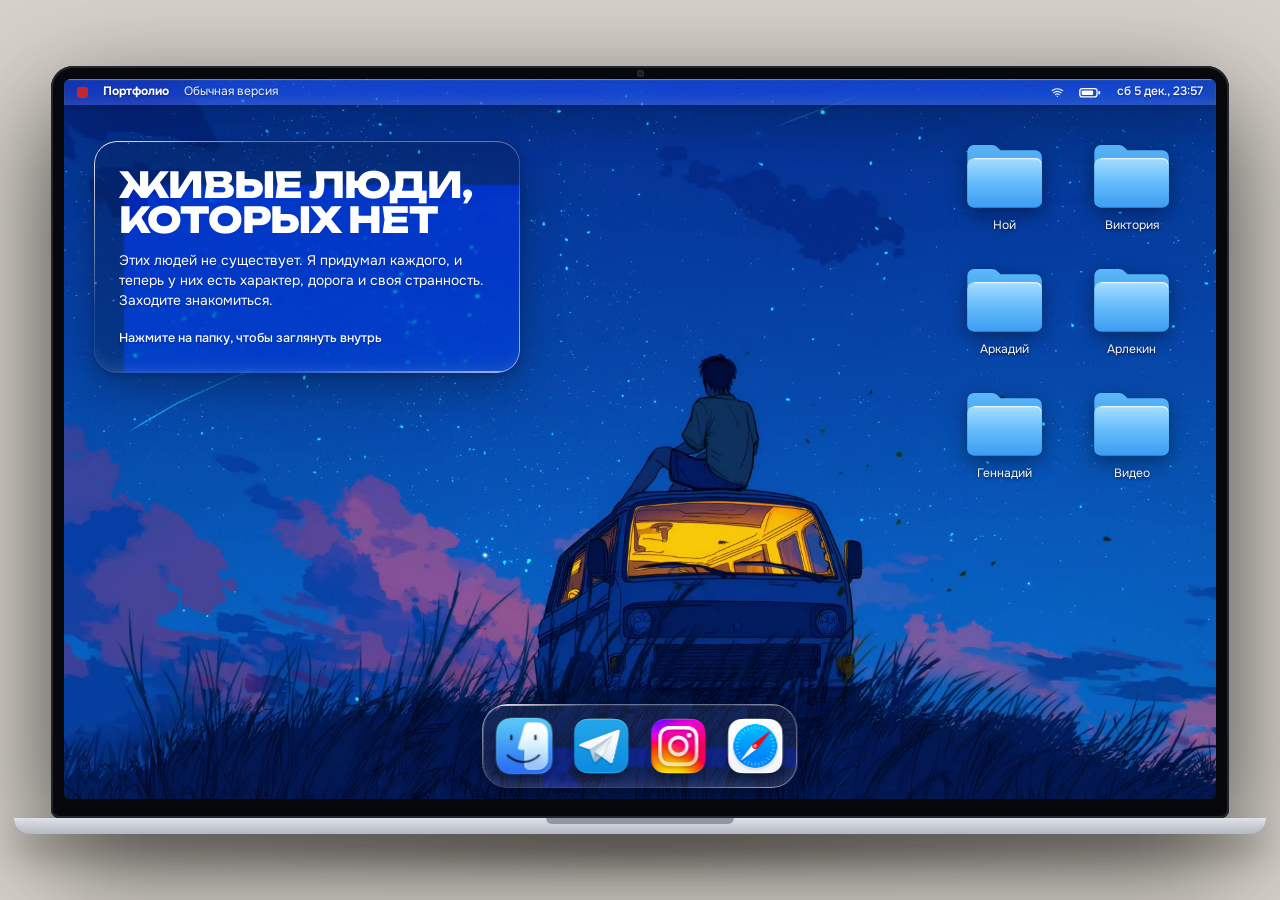
==== mac/index.html @ 745c8ba7 "Версия /mac/: экран MacBook и рабочий стол iPhone Co-Authored-By: Claude Sonnet 5.5 <noreply@anthrop" ====
<!doctype html>
<html lang="ru">
<head>
<meta charset="utf-8">
<meta name="viewport" content="width=device-width, initial-scale=1, viewport-fit=cover">
<title>Живые люди, которых нет — AI-художник</title>
<meta name="description" content="Портфолио AI-художника в виде рабочего стола: папки с героями, кадры и видео.">
<meta name="theme-color" content="#d6d2ca">
<meta property="og:title" content="Живые люди, которых нет — AI-художник">
<meta property="og:description" content="Портфолио AI-художника в виде рабочего стола: папки с героями, кадры и видео.">
<link rel="icon" href="data:image/svg+xml,%3Csvg xmlns='http://www.w3.org/2000/svg' viewBox='0 0 32 32'%3E%3Crect width='32' height='32' fill='%230b0b0c'/%3E%3Crect x='8' y='8' width='16' height='16' fill='%23c1272d'/%3E%3C/svg%3E">
<script>document.documentElement.classList.add('js'); if (/[?&]view=(phone|ios|mobile)/.test(location.search)) document.documentElement.classList.add('force-ios');</script>
<link rel="preconnect" href="https://fonts.googleapis.com">
<link rel="preconnect" href="https://fonts.gstatic.com" crossorigin>
<link href="https://fonts.googleapis.com/css2?family=Onest:wght@400;500&family=Unbounded:wght@800&display=swap" rel="stylesheet">
<link rel="stylesheet" href="mac.css">
</head>
<body>
<svg width="0" height="0" style="position:absolute" aria-hidden="true"><defs>
  <linearGradient id="gBack" x1="0" y1="0" x2="0" y2="1"><stop offset="0" stop-color="#5bb8f9"/><stop offset="1" stop-color="#2f88e6"/></linearGradient>
  <linearGradient id="gFront" x1="0" y1="0" x2="0" y2="1"><stop offset="0" stop-color="#a6deff"/><stop offset=".45" stop-color="#69bffb"/><stop offset="1" stop-color="#3b9cf2"/></linearGradient>
  <symbol id="mfolder" viewBox="0 0 128 104">
    <path d="M8 16a10 10 0 0 1 10-10h27c3 0 5.800 1.200 8 3.300l5 4.700H110a10 10 0 0 1 10 10v66a10 10 0 0 1-10 10H18A10 10 0 0 1 8 90Z" fill="url(#gBack)"/>
    <path d="M8 36a10 10 0 0 1 10-10H110a10 10 0 0 1 10 10v54a10 10 0 0 1-10 10H18A10 10 0 0 1 8 90Z" fill="url(#gFront)"/>
    <path d="M18 26.500H110a9.500 9.500 0 0 1 9 7" fill="none" stroke="#fff" stroke-opacity=".75" stroke-width="1.600"/>
  </symbol>
</defs></svg>

<!-- Компьютер: экран MacBook -->
<div class="stage" id="desktop-mode">
    <div class="laptop">
    <div class="lid">
      <div class="screen" id="screen">
        <div class="wall" aria-hidden="true"><video class="wallvid" src="wall/mac.mp4" poster="wall/mac-poster.jpg" autoplay muted loop playsinline preload="auto"></video></div>
        <div class="menubar glass" role="menubar">
          <span class="mark" aria-hidden="true"></span>
          <strong class="appname" id="appname">Портфолио</strong>
          <a class="mi" href="../">Обычная версия</a>
          <span class="sp"></span>
          <svg class="mi-ic" viewBox="0 0 24 24" aria-hidden="true"><path d="M2 9a15 15 0 0 1 20 0M5 13a10 10 0 0 1 14 0M8.5 16.5a5 5 0 0 1 7 0" fill="none" stroke="currentColor" stroke-width="2" stroke-linecap="round"/><circle cx="12" cy="19.6" r="1.3" fill="currentColor"/></svg>
          <svg class="mi-ic bat" viewBox="0 0 28 14" aria-hidden="true"><rect x="1" y="2" width="21" height="10" rx="3" fill="none" stroke="currentColor" stroke-width="1.6"/><rect x="3.2" y="4.2" width="14" height="5.6" rx="1.4" fill="currentColor"/><rect x="23.5" y="5" width="2.4" height="4" rx="1" fill="currentColor"/></svg>
          <time class="clock" id="clock"></time>
        </div>

        <section class="widget glass" aria-labelledby="h1">
          <h1 id="h1">Живые люди, которых нет</h1>
          <p>Этих людей не существует. Я придумал каждого, и теперь у них есть характер, дорога и своя странность. Заходите знакомиться.</p>
          <p class="hint"><span class="hint-d">Нажмите на папку, чтобы заглянуть внутрь</span><span class="hint-m">Нажми на папку, чтобы открыть</span></p>
        </section>

        <nav class="dicons" aria-label="Папки">
        <button class="dicon" data-loc="hero:noah"><svg class="mfolder" viewBox="0 0 128 104" aria-hidden="true"><use href="#mfolder"/></svg><span class="lbl">Ной</span></button>
        <button class="dicon" data-loc="hero:vika"><svg class="mfolder" viewBox="0 0 128 104" aria-hidden="true"><use href="#mfolder"/></svg><span class="lbl">Виктория</span></button>
        <button class="dicon" data-loc="hero:arkady"><svg class="mfolder" viewBox="0 0 128 104" aria-hidden="true"><use href="#mfolder"/></svg><span class="lbl">Аркадий</span></button>
        <button class="dicon" data-loc="hero:harlequin"><svg class="mfolder" viewBox="0 0 128 104" aria-hidden="true"><use href="#mfolder"/></svg><span class="lbl">Арлекин</span></button>
        <button class="dicon" data-loc="hero:gennady"><svg class="mfolder" viewBox="0 0 128 104" aria-hidden="true"><use href="#mfolder"/></svg><span class="lbl">Геннадий</span></button>
        <button class="dicon" data-loc="vroot"><svg class="mfolder" viewBox="0 0 128 104" aria-hidden="true"><use href="#mfolder"/></svg><span class="lbl">Видео</span></button>
        </nav>

        <div class="dock glass" id="dock" role="toolbar" aria-label="Док">
          <span class="dk" role="img" aria-label="Finder"><span class="dki"><img src="icons/finder.png" alt="" draggable="false" width="256" height="256"></span></span>
          <a class="dk" href="https://t.me/sokolov_pv" target="_blank" rel="noopener" aria-label="Telegram: @sokolov_pv"><span class="dki"><img src="icons/telegram.png" alt="" draggable="false" width="256" height="256"></span></a>
          <a class="dk" href="https://instagram.com/sokolov_pv" target="_blank" rel="noopener" aria-label="Instagram: @sokolov_pv"><span class="dki"><img src="icons/instagram.png" alt="" draggable="false" width="256" height="256"></span></a>
          <span class="dk" role="img" aria-label="Safari"><span class="dki"><img src="icons/safari.png" alt="" draggable="false" width="256" height="256"></span></span>
          <i class="dsep" id="dsep" hidden></i>
        </div>
      </div>
    </div>
    <div class="base" aria-hidden="true"></div>
  </div>
</div>

<!-- Телефон: рабочий стол iPhone -->
<div class="ios" id="ios">
  <div class="wall" aria-hidden="true"><img class="wallimg" src="wall/ios.jpg" alt=""></div>
  <div class="istatus"><time id="itime"></time><span class="sig" aria-hidden="true"><svg viewBox="0 0 20 12"><rect x="0" y="8" width="3" height="4" rx="1" fill="currentColor"/><rect x="5" y="5.5" width="3" height="6.5" rx="1" fill="currentColor"/><rect x="10" y="3" width="3" height="9" rx="1" fill="currentColor"/><rect x="15" y="0" width="3" height="12" rx="1" fill="currentColor"/></svg><svg viewBox="0 0 28 14"><rect x="1" y="2" width="21" height="10" rx="3" fill="none" stroke="currentColor" stroke-width="1.6"/><rect x="3.2" y="4.2" width="14" height="5.6" rx="1.4" fill="currentColor"/><rect x="23.5" y="5" width="2.4" height="4" rx="1" fill="currentColor"/></svg></span></div>
  <div class="ihome" id="ihome">
    <section class="iwidget glass" aria-labelledby="h1m">
      <h1 id="h1m">Живые люди, которых нет</h1>
      <p>Этих людей не существует. Я придумал каждого, и теперь у них есть характер, дорога и своя странность. Заходите знакомиться.</p>
      <p class="hint"><span class="hint-d">Нажмите на папку, чтобы заглянуть внутрь</span><span class="hint-m">Нажми на папку, чтобы открыть</span></p>
    </section>
    <nav class="apps" aria-label="Папки">
      <button class="app" data-loc="hero:noah"><span class="ifolder"><img src="../media/thumb/noah-00.jpg" alt=""><img src="../media/thumb/noah-01.jpg" alt=""><img src="../media/thumb/noah-02.jpg" alt=""><img src="../media/thumb/noah-03.jpg" alt=""><img src="../media/thumb/noah-04.jpg" alt=""><img src="../media/thumb/noah-05.jpg" alt=""><img src="../media/thumb/noah-06.jpg" alt=""><img src="../media/thumb/noah-08.jpg" alt=""><img src="../media/thumb/noah-09.jpg" alt=""></span><span class="lbl">Ной</span></button>
      <button class="app" data-loc="hero:vika"><span class="ifolder"><img src="../media/thumb/vika-01.jpg" alt=""><img src="../media/thumb/vika-02.jpg" alt=""><img src="../media/thumb/vika-03.jpg" alt=""><img src="../media/thumb/vika-04.jpg" alt=""><img src="../media/thumb/vika-05.jpg" alt=""><img src="../media/thumb/vika-06.jpg" alt=""><img src="../media/thumb/vika-07.jpg" alt=""><img src="../media/thumb/vika-08.jpg" alt=""></span><span class="lbl">Виктория</span></button>
      <button class="app" data-loc="hero:arkady"><span class="ifolder"><img src="../media/thumb/arkady-01.jpg" alt=""><img src="../media/thumb/arkady-02.jpg" alt=""><img src="../media/thumb/arkady-03.jpg" alt=""><img src="../media/thumb/arkady-04.jpg" alt=""><img src="../media/thumb/arkady-05.jpg" alt=""><img src="../media/thumb/arkady-06.jpg" alt=""><img src="../media/thumb/arkady-07.jpg" alt=""><img src="../media/thumb/arkady-08.jpg" alt=""><img src="../media/thumb/arkady-09.jpg" alt=""></span><span class="lbl">Аркадий</span></button>
      <button class="app" data-loc="hero:harlequin"><span class="ifolder"><img src="../media/thumb/harlequin-01.jpg" alt=""><img src="../media/thumb/harlequin-02.jpg" alt=""><img src="../media/thumb/harlequin-03.jpg" alt=""><img src="../media/thumb/harlequin-04.jpg" alt=""><img src="../media/thumb/harlequin-05.jpg" alt=""><img src="../media/thumb/harlequin-06.jpg" alt=""><img src="../media/thumb/harlequin-07.jpg" alt=""><img src="../media/thumb/harlequin-08.jpg" alt=""></span><span class="lbl">Арлекин</span></button>
      <button class="app" data-loc="hero:gennady"><span class="ifolder"><img src="../media/thumb/gennady-01.jpg" alt=""><img src="../media/thumb/gennady-02.jpg" alt=""><img src="../media/thumb/gennady-03.jpg" alt=""><img src="../media/thumb/gennady-04.jpg" alt=""><img src="../media/thumb/gennady-05.jpg" alt=""><img src="../media/thumb/gennady-06.jpg" alt=""><img src="../media/thumb/gennady-07.jpg" alt=""></span><span class="lbl">Геннадий</span></button>
      <button class="app" data-loc="vroot"><span class="ifolder"><img src="../media/poster/audi-rs6.jpg" alt="" style="object-position:50% 40%"><img src="../media/poster/porsche-panamera.jpg" alt="" style="object-position:50% 40%"><img src="../media/poster/trend-knight.jpg" alt="" style="object-position:50% 40%"><img src="../media/poster/trend-popcorn.jpg" alt="" style="object-position:50% 40%"><img src="../media/poster/iamrebel.jpg" alt="" style="object-position:50% 40%"><img src="../media/poster/seasons.jpg" alt="" style="object-position:50% 40%"><img src="../media/poster/new-1.jpg" alt="" style="object-position:50% 40%"><img src="../media/poster/tram.jpg" alt="" style="object-position:50% 40%"><img src="../media/poster/skalki.jpg" alt="" style="object-position:50% 40%"></span><span class="lbl">Видео</span></button>
    </nav>
  </div>
  <div class="idock glass" role="toolbar" aria-label="Док">
    <a class="dk" href="https://t.me/sokolov_pv" target="_blank" rel="noopener" aria-label="Telegram: @sokolov_pv"><span class="dki"><img src="icons/telegram.png" alt="" draggable="false" width="256" height="256"></span></a>
    <a class="dk" href="https://instagram.com/sokolov_pv" target="_blank" rel="noopener" aria-label="Instagram: @sokolov_pv"><span class="dki"><img src="icons/instagram.png" alt="" draggable="false" width="256" height="256"></span></a>
    <span class="dk" role="img" aria-label="Safari"><span class="dki"><img src="icons/safari.png" alt="" draggable="false" width="256" height="256"></span></span>
  </div>
  <i class="hbar" aria-hidden="true"></i>
  <section class="iapp" id="iapp" hidden aria-live="polite">
    <header class="inav glass"><button class="iback" id="iback" type="button"><svg viewBox="0 0 12 20" aria-hidden="true"><path d="M10 2 2 10l8 8" fill="none" stroke="currentColor" stroke-width="2.6" stroke-linecap="round" stroke-linejoin="round"/></svg><span id="iback-l">Назад</span></button><strong id="ititle"></strong></header>
    <div class="ibody" id="ibody"></div>
  </section>
  <section class="iview" id="iview" hidden>
    <button class="iclose glass" id="iclose" type="button" aria-label="Закрыть">Закрыть</button>
    <div class="itrack" id="itrack"></div>
  </section>
</div>

<noscript><p style="position:fixed;inset:auto 0 0 0;padding:12px;background:#000;color:#fff;text-align:center">Для этой версии нужен JavaScript. <a href="../" style="text-decoration:underline">Открыть обычную версию сайта</a></p></noscript>
<script type="application/json" id="data">{"chars":[{"id":"noah","name":"Ной","color":"#7fa6cc","cast":"noah-09","pos":"50% 28%","imgs":["noah-00","noah-01","noah-02","noah-03","noah-04","noah-05","noah-06","noah-08","noah-09","noah-10","noah-11"]},{"id":"vika","name":"Виктория","color":"#e0457b","cast":"vika-01","pos":"50% 35%","imgs":["vika-01","vika-02","vika-03","vika-04","vika-05","vika-06","vika-07","vika-08"]},{"id":"arkady","name":"Аркадий","color":"#e2ae3c","cast":"arkady-02","pos":"50% 38%","imgs":["arkady-01","arkady-02","arkady-03","arkady-04","arkady-05","arkady-06","arkady-07","arkady-08","arkady-09","arkady-10"]},{"id":"harlequin","name":"Арлекин","color":"#e0602c","cast":"harlequin-08","pos":"50% 40%","imgs":["harlequin-01","harlequin-02","harlequin-03","harlequin-04","harlequin-05","harlequin-06","harlequin-07","harlequin-08"]},{"id":"gennady","name":"Геннадий","color":"#2f8795","cast":"gennady-05","pos":"50% 30%","imgs":["gennady-01","gennady-02","gennady-03","gennady-04","gennady-05","gennady-06","gennady-07"]}],"groups":[{"id":"cars","name":"Автомобили","color":"#6f86e0","clips":[{"id":"audi-rs6","title":"Audi RS6","ar":0.5625},{"id":"porsche-panamera","title":"Porsche Panamera","ar":0.5625},{"id":"ff3","title":"Ford Focus","ar":1.7778}]},{"id":"trends","name":"Тренды","color":"#d6628a","clips":[{"id":"trend-knight","title":"Knight","ar":0.5625},{"id":"trend-popcorn","title":"Popcorn","ar":0.5625},{"id":"trend-cash","title":"Cash","ar":0.5625},{"id":"trend-cat","title":"Cat","ar":1.3333}]},{"id":"mood","name":"Атмосфера","color":"#3f9aa5","clips":[{"id":"iamrebel","title":"IAMREBEL","ar":0.5634},{"id":"iamrebel-2","title":"IAMREBEL 2","ar":0.5625},{"id":"seasons","title":"Времена года","ar":0.5625},{"id":"new-1","title":"Киберпанк 1","ar":0.5625},{"id":"new-2","title":"Киберпанк 2","ar":0.5625}]},{"id":"ads","name":"Для рекламы","color":"#c98d3a","clips":[{"id":"tram","title":"Tram","ar":0.5625},{"id":"skalki","title":"Скалки-мешалки","ar":0.5625},{"id":"clip-untitled","title":"Корпусный десерт","ar":0.5625},{"id":"simple-1","title":"Simple 1","ar":0.5625},{"id":"simple-2","title":"Simple 2","ar":0.5625}]}]}</script>
<script src="lens.js"></script>
<script src="mac.js"></script>
</body>
</html>
---- mac/mac.css ----
/* Живые люди, которых нет — портфолио как экран MacBook (компьютер) и рабочий стол iPhone (телефон).
   Стекло в стиле Liquid Glass: полупрозрачные размытые панели, яркая кромка и блик по краю. */
:root {
  --ease: cubic-bezier(0.22, 1, 0.36, 1);
  --display: "Unbounded", "Arial Black", system-ui, sans-serif;
  --text: "Onest", system-ui, -apple-system, "Segoe UI", sans-serif;
}
*, *::before, *::after { box-sizing: border-box; }
html { -webkit-text-size-adjust: 100%; }
body { margin: 0; overflow-x: hidden; background: #04050a; color: #fff; font: 400 16px/1.45 var(--text); -webkit-font-smoothing: antialiased; }
img, video { display: block; max-width: 100%; }
a { color: inherit; text-decoration: none; }
button { font: inherit; color: inherit; background: none; border: 0; padding: 0; cursor: pointer; }
h1, p { margin: 0; }
:focus-visible { outline: 2px solid #fff; outline-offset: 2px; }

/* ───────── Обои: «шёлк» на WebGL (silk.js); если WebGL нет, остаётся тёмный фон ───────── */
.wall { position: absolute; inset: 0; overflow: hidden; background: #0a1a3c; }
.silk { position: absolute; inset: 0; width: 100%; height: 100%; display: block; }
.grain {
  position: absolute; inset: -8%; pointer-events: none; opacity: .05; animation: gr .9s steps(6) infinite;
  background-image: url("data:image/svg+xml,%3Csvg xmlns='http://www.w3.org/2000/svg' width='220' height='220'%3E%3Cfilter id='n'%3E%3CfeTurbulence type='fractalNoise' baseFrequency='0.9' numOctaves='2' stitchTiles='stitch'/%3E%3CfeColorMatrix values='0 0 0 0 1 0 0 0 0 1 0 0 0 0 1 0 0 0 1 0'/%3E%3C/filter%3E%3Crect width='100%25' height='100%25' filter='url(%23n)'/%3E%3C/svg%3E");
}
@keyframes gr { 0% { transform: translate(0, 0); } 17% { transform: translate(-3%, 2%); } 33% { transform: translate(2%, -4%); } 50% { transform: translate(-4%, -1%); } 67% { transform: translate(3%, 3%); } 83% { transform: translate(-1%, 4%); } 100% { transform: translate(0, 0); } }

/* ───────── Стекло (Liquid Glass) ─────────
   Основа: очень прозрачная панель, лёгкое размытие, яркая кромка-блик, который следит за курсором (--a).
   Где браузер умеет (Chrome, Edge), lens.js добавляет настоящее преломление фона у краёв. */
@property --a { syntax: "<angle>"; inherits: false; initial-value: 135deg; }
.glass {
  position: relative; isolation: isolate;
  background: rgba(255, 255, 255, .07);
  -webkit-backdrop-filter: blur(14px) saturate(1.7) brightness(1.1); backdrop-filter: blur(14px) saturate(1.7) brightness(1.1);
  box-shadow: inset 0 1px 1px rgba(255, 255, 255, .38), inset 0 -12px 20px -14px rgba(255, 255, 255, .22), 0 16px 40px rgba(0, 0, 0, .28), 0 2px 8px rgba(0, 0, 0, .2);
  animation: sway 9s ease-in-out infinite alternate;
}
@keyframes sway { from { --a: 118deg; } to { --a: 152deg; } }
.has-ptr .glass, .has-ptr .win { animation: none; }
.glass::before, .win::before {
  content: ""; position: absolute; inset: 0; border-radius: inherit; padding: 1.3px; pointer-events: none; z-index: 3;
  background: linear-gradient(var(--a), rgba(255, 255, 255, .95), rgba(255, 255, 255, .06) 26%, rgba(255, 255, 255, .05) 62%, rgba(255, 255, 255, .6));
  -webkit-mask: linear-gradient(#000 0 0) content-box, linear-gradient(#000 0 0); -webkit-mask-composite: xor;
  mask: linear-gradient(#000 0 0) content-box exclude, linear-gradient(#000 0 0);
}
.menubar.glass::before { display: none; }

/* ───────── Режимы: компьютер и телефон ───────── */
.stage { display: none; }
@media (min-width: 900px) and (hover: hover) and (pointer: fine) {
  .stage { display: grid; }
  .ios { display: none; }
}

/* ───────── Компьютер: ноутбук ───────── */
.stage { position: relative; height: 100svh; place-items: center; padding: 12px 0; overflow: hidden; background: #05081a; }
.silk.room { z-index: 0; }
.roomfx { position: absolute; inset: 0; z-index: 0; pointer-events: none; background: radial-gradient(60% 46% at 50% 105%, rgba(240, 213, 154, .16), transparent 72%), radial-gradient(130% 100% at 50% 45%, transparent 52%, rgba(2, 4, 12, .6)); }
.roomfx::after { content: ""; position: absolute; inset: 0; opacity: .05; background-image: url("data:image/svg+xml,%3Csvg xmlns='http://www.w3.org/2000/svg' width='220' height='220'%3E%3Cfilter id='n'%3E%3CfeTurbulence type='fractalNoise' baseFrequency='0.9' numOctaves='2' stitchTiles='stitch'/%3E%3CfeColorMatrix values='0 0 0 0 1 0 0 0 0 1 0 0 0 0 1 0 0 0 1 0'/%3E%3C/filter%3E%3Crect width='100%25' height='100%25' filter='url(%23n)'/%3E%3C/svg%3E"); }
.laptop { position: relative; z-index: 1; --lw: min(1260px, 92vw, calc((100svh - 70px) * 1.6)); width: var(--lw); }
.laptop::after { content: ""; position: absolute; left: 6%; right: 6%; bottom: -34px; height: 44px; background: radial-gradient(ellipse at center, rgba(240, 213, 154, .28), transparent 70%); filter: blur(16px); z-index: -1; }
.lid { position: relative; background: #07080c; padding: 1.1% 1.1% 1.7%; border-radius: 22px 22px 8px 8px; box-shadow: inset 0 0 0 2px #23262f, 0 40px 110px rgba(0, 0, 0, .7); }
.lid::before { content: ""; position: absolute; top: .55%; left: 50%; width: 7px; height: 7px; margin-left: -3.5px; border-radius: 50%; background: #1a1c24; box-shadow: inset 0 0 0 1px #2c303b; }
.base { position: relative; height: 16px; margin: 0 -3.2%; border-radius: 0 0 20px 20px; background: linear-gradient(#dfe2e8, #b3b8c2); box-shadow: 0 18px 40px rgba(0, 0, 0, .55); }
.base::after { content: ""; position: absolute; top: 0; left: 50%; width: 15%; height: 6px; transform: translateX(-50%); border-radius: 0 0 10px 10px; background: #9096a2; }
.screen { position: relative; aspect-ratio: 16 / 10; border-radius: 6px; overflow: hidden; container-type: inline-size; --u: max(8px, 1cqw); user-select: none; -webkit-user-select: none; }

.menubar { position: absolute; top: 0; left: 0; right: 0; z-index: 900; height: max(26px, calc(var(--u) * 2.3)); display: flex; align-items: center; gap: calc(var(--u) * 1.3); padding: 0 calc(var(--u) * 1.1); border-radius: 0; font-size: max(11px, calc(var(--u) * 1.05)); text-shadow: 0 1px 2px rgba(0, 0, 0, .4); }
.menubar .mark { width: .95em; height: .95em; background: #c1272d; border-radius: .2em; }
.menubar .mi { opacity: .92; }
.menubar a.mi:hover { text-decoration: underline; text-underline-offset: 3px; }
.menubar .sp { flex: 1; }
.menubar .mi-ic { height: 1.05em; width: auto; }
.menubar .bat { height: .95em; }
.menubar .clock { font-weight: 500; }

.widget { position: absolute; left: calc(var(--u) * 2.6); top: calc(var(--u) * 5.4); width: calc(var(--u) * 37); padding: calc(var(--u) * 2.2); border-radius: calc(var(--u) * 2); }
.widget h1, .iwidget h1 { font: 800 calc(var(--u) * 3.1)/1 var(--display); letter-spacing: -0.03em; text-transform: uppercase; margin-bottom: calc(var(--u) * 1.1); }
.widget p { font-size: max(13px, calc(var(--u) * 1.2)); line-height: 1.45; text-shadow: 0 1px 2px rgba(0, 0, 0, .3); }
.hint { display: flex !important; align-items: center; gap: calc(var(--u) * .8); margin-top: calc(var(--u) * 1.6) !important; font-weight: 500; font-size: max(12px, calc(var(--u) * 1.1)) !important; }
.hint .pt { flex: none; display: block; width: calc(var(--u) * 3); color: #fff; animation: pt 1.1s ease-in-out infinite; }
.hint .pt svg { display: block; width: 100%; height: auto; }
@keyframes pt { 0%, 100% { transform: translateX(0); } 50% { transform: translateX(calc(var(--u) * .7)); } }
.hint-m { display: none; }

.dicons { position: absolute; right: calc(var(--u) * 2); top: calc(var(--u) * 4.6); display: grid; grid-template-columns: repeat(2, calc(var(--u) * 10.6)); gap: calc(var(--u) * 1.2) calc(var(--u) * .4); }
.dicon { display: flex; flex-direction: column; align-items: center; gap: calc(var(--u) * .7); padding: calc(var(--u) * .8) calc(var(--u) * .4); border-radius: calc(var(--u) * .9); transition: background .2s; }
.dicon:hover, .dicon:focus-visible { background: rgba(255, 255, 255, .16); }
.lbl { font-size: max(11px, calc(var(--u) * 1.05)); line-height: 1.2; text-align: center; text-shadow: 0 1px 3px rgba(0, 0, 0, .7); }

/* настоящая синяя папка macOS */
.mfolder { display: block; width: calc(var(--u) * 7.4); height: auto; aspect-ratio: 128 / 104; filter: drop-shadow(0 calc(var(--u) * .55) calc(var(--u) * .8) rgba(0, 0, 0, .38)); transition: transform .3s var(--ease); }
.dicon:hover .mfolder, .fo:hover .mfolder { transform: translateY(-3%) scale(1.04); }
.sf { flex: none; width: 1.55em; height: auto; aspect-ratio: 128 / 104; }

/* Док */
.dock { position: absolute; left: 50%; bottom: calc(var(--u) * .9); transform: translateX(-50%); z-index: 800; display: flex; align-items: flex-end; gap: calc(var(--u) * .8); padding: calc(var(--u) * .7); border-radius: calc(var(--u) * 2.2); }
.dk { display: block; position: relative; transition: transform .28s var(--ease); transform-origin: 50% 100%; }
.dki { display: grid; place-items: center; width: calc(var(--u) * 4.8); min-width: 38px; aspect-ratio: 1; border-radius: 23%; overflow: hidden; background: var(--c, #2b3140); box-shadow: inset 0 0 0 1px rgba(255, 255, 255, .28), inset 0 1px 1px rgba(255, 255, 255, .5), 0 5px 12px rgba(0, 0, 0, .35); }
.dki svg { display: block; width: 100%; height: 100%; }
.dk:hover { transform: translateY(calc(var(--u) * -.9)) scale(1.3); }
.dk:hover + .dk, .dk:has(+ .dk:hover) { transform: translateY(calc(var(--u) * -.35)) scale(1.12); }
.dsep { align-self: stretch; width: 2px; margin: 0 calc(var(--u) * .2); background: rgba(255, 255, 255, .3); border-radius: 1px; }
.dk .dot { position: absolute; left: 50%; bottom: calc(var(--u) * -.55); width: 4px; height: 4px; margin-left: -2px; border-radius: 50%; background: rgba(255, 255, 255, .85); }

/* ───────── Окна ───────── */
.win {
  position: absolute; display: flex; flex-direction: column; border-radius: calc(var(--u) * 1.3); overflow: hidden;
  background: rgba(18, 24, 40, .34); -webkit-backdrop-filter: blur(26px) saturate(1.9) brightness(1.08); backdrop-filter: blur(26px) saturate(1.9) brightness(1.08);
  box-shadow: inset 0 1px 1px rgba(255, 255, 255, .4), inset 0 -14px 24px -16px rgba(255, 255, 255, .2), 0 26px 70px rgba(0, 0, 0, .5);
  animation: pop .42s var(--ease) both; transition: box-shadow .25s, opacity .3s, transform .35s var(--ease);
}
.win.active { box-shadow: inset 0 1px 0 rgba(255, 255, 255, .5), 0 34px 90px rgba(0, 0, 0, .6); }
.win.closing { opacity: 0; transform: scale(.94); pointer-events: none; }
.win.min { opacity: 0; transform: translateY(40%) scale(.3); pointer-events: none; }
.win.max { left: .8% !important; top: calc(max(26px, calc(var(--u) * 2.3)) + .6%) !important; width: 98.4% !important; height: calc(100% - max(26px, calc(var(--u) * 2.3)) - calc(var(--u) * 7) ) !important; }
@keyframes pop { from { opacity: 0; transform: scale(.88) translateY(3%); } to { opacity: 1; transform: none; } }

.tb { position: relative; flex: none; display: flex; align-items: center; gap: calc(var(--u) * 1.2); height: max(38px, calc(var(--u) * 3.2)); padding: 0 calc(var(--u) * 1.2); background: rgba(255, 255, 255, .07); cursor: grab; touch-action: none; }
.tb:active { cursor: grabbing; }
.lights { display: flex; gap: calc(var(--u) * .7); }
.l { width: max(12px, calc(var(--u) * 1.05)); aspect-ratio: 1; border-radius: 50%; background: #5a606c; position: relative; }
.win.active .l.c { background: #ff5f57; } .win.active .l.m { background: #febc2e; } .win.active .l.z { background: #28c840; }
.l::after { content: ""; position: absolute; inset: 0; border-radius: 50%; box-shadow: inset 0 0 0 1px rgba(0, 0, 0, .22); }
.navb { display: flex; gap: 2px; }
.navb button { width: calc(var(--u) * 2.2); min-width: 26px; height: calc(var(--u) * 2.2); min-height: 26px; border-radius: 7px; display: grid; place-items: center; }
.navb button:hover:not(:disabled) { background: rgba(255, 255, 255, .15); }
.navb button:disabled { opacity: .3; cursor: default; }
.navb svg { width: 9px; height: 15px; }
.wtitle { position: absolute; left: 0; right: 0; text-align: center; font-weight: 500; font-size: max(12px, calc(var(--u) * 1.1)); pointer-events: none; text-shadow: 0 1px 2px rgba(0, 0, 0, .35); }

.wbody { flex: 1; display: flex; min-height: 0; }
.side { flex: none; width: 21%; overflow: auto; padding: calc(var(--u) * 1) calc(var(--u) * .8); background: rgba(255, 255, 255, .05); }
.sl { margin: calc(var(--u) * 1.1) calc(var(--u) * .6) calc(var(--u) * .4); font-size: max(11px, calc(var(--u) * .95)); font-weight: 500; opacity: .6; }
.sl:first-child { margin-top: 0; }
.si { display: flex; align-items: center; gap: calc(var(--u) * .7); width: 100%; padding: calc(var(--u) * .55) calc(var(--u) * .7); border-radius: calc(var(--u) * .6); text-align: left; font-size: max(12px, calc(var(--u) * 1.1)); }
.si:hover { background: rgba(255, 255, 255, .1); }
.si.on { background: rgba(255, 255, 255, .2); }
.si i { flex: none; width: .8em; height: .8em; border-radius: 3px; background: var(--c); }
.main { flex: 1; min-width: 0; overflow: auto; padding: calc(var(--u) * 1.4); }
.main::-webkit-scrollbar, .side::-webkit-scrollbar { width: 8px; }
.main::-webkit-scrollbar-thumb, .side::-webkit-scrollbar-thumb { background: rgba(255, 255, 255, .25); border-radius: 4px; }

.grid { display: grid; gap: calc(var(--u) * .9); }
.g-photo { grid-template-columns: repeat(auto-fill, minmax(calc(var(--u) * 10.5), 1fr)); }
.g-video { grid-template-columns: repeat(auto-fill, minmax(calc(var(--u) * 10.5), 1fr)); }
.g-folder { grid-template-columns: repeat(auto-fill, minmax(calc(var(--u) * 11), 1fr)); }
.th { position: relative; display: block; aspect-ratio: 3 / 4; border-radius: calc(var(--u) * .6); overflow: hidden; background: rgba(0, 0, 0, .25); box-shadow: 0 0 0 1px rgba(255, 255, 255, .12); }
.th img { width: 100%; height: 100%; object-fit: cover; transition: transform .5s var(--ease); }
.th:hover img { transform: scale(1.07); }
.pl { position: absolute; right: 8px; bottom: 8px; width: max(26px, calc(var(--u) * 2.4)); aspect-ratio: 1; border-radius: 50%; background: rgba(255, 255, 255, .85); }
.pl::after { content: ""; position: absolute; left: 38%; top: 27%; border-left: .7em solid #111; border-top: .45em solid transparent; border-bottom: .45em solid transparent; font-size: max(13px, calc(var(--u) * 1.15)); }
.fo { display: flex; flex-direction: column; align-items: center; gap: calc(var(--u) * .8); padding: calc(var(--u) * 1) calc(var(--u) * .5); border-radius: calc(var(--u) * .9); }
.fo:hover { background: rgba(255, 255, 255, .12); }

/* просмотр кадра и плеер */
.view { position: relative; flex: 1; min-height: 0; display: grid; place-items: center; background: rgba(0, 0, 0, .35); }
.view img, .view video { max-width: 100%; max-height: 100%; width: auto; height: auto; object-fit: contain; }
.view video { width: 100%; height: 100%; background: #000; }
.vnav { position: absolute; top: 50%; width: calc(var(--u) * 3.6); min-width: 38px; aspect-ratio: 1; margin-top: calc(var(--u) * -1.8); border-radius: 50%; display: grid; place-items: center; font-size: 18px; }
.vnav.p { left: calc(var(--u) * 1); } .vnav.n { right: calc(var(--u) * 1); }
.vnav:hover { background: rgba(255, 255, 255, .28); }

/* ───────── Телефон: рабочий стол iPhone ───────── */
.ios { position: fixed; inset: 0; overflow: hidden; background: #05070d; color: #fff; --u: 5.4px; -webkit-tap-highlight-color: transparent; }
.istatus { position: absolute; top: 0; left: 0; right: 0; z-index: 30; display: flex; justify-content: space-between; align-items: center; padding: env(safe-area-inset-top, 0px) 26px 0; height: calc(env(safe-area-inset-top, 0px) + 46px); font-weight: 500; font-size: 16px; text-shadow: 0 1px 2px rgba(0, 0, 0, .35); pointer-events: none; }
.sig { display: flex; align-items: center; gap: 7px; } .sig svg { height: 12px; width: auto; }
.ihome { position: absolute; inset: 0; overflow: auto; padding: calc(env(safe-area-inset-top, 0px) + 56px) 18px calc(env(safe-area-inset-bottom, 0px) + 128px); }
.iwidget { padding: 20px; border-radius: 30px; margin-bottom: 28px; }
.iwidget h1 { font-size: clamp(1.4rem, 7.2vw, 2rem); margin-bottom: 12px; }
.iwidget p { font-size: 15px; line-height: 1.45; text-shadow: 0 1px 2px rgba(0, 0, 0, .3); }
.ios .hint { margin-top: 16px !important; font-size: 14px !important; } .ios .hint .pt { width: 30px; } .ios .hint-d { display: none; } .ios .hint-m { display: inline; }
.apps { display: grid; grid-template-columns: repeat(4, 1fr); gap: 22px 8px; }
.app { display: flex; flex-direction: column; align-items: center; gap: 7px; }
.aicon { display: block; width: min(100%, 72px); aspect-ratio: 1; border-radius: 23%; overflow: hidden; box-shadow: 0 6px 16px rgba(0, 0, 0, .4), inset 0 1px 0 rgba(255, 255, 255, .45); transition: transform .2s var(--ease); }
.app:active .aicon { transform: scale(.9); }
.aicon img { width: 100%; height: 100%; object-fit: cover; }
.ifolder { display: grid; grid-template-columns: repeat(3, 1fr); grid-auto-rows: 1fr; gap: 5%; padding: 10.5%; width: min(100%, 76px); aspect-ratio: 1; border-radius: 23%; background: rgba(255, 255, 255, .26); -webkit-backdrop-filter: blur(20px) saturate(1.7); backdrop-filter: blur(20px) saturate(1.7); box-shadow: inset 0 1px 1px rgba(255, 255, 255, .5), inset 0 -8px 14px -10px rgba(255, 255, 255, .25), 0 6px 16px rgba(0, 0, 0, .3); transition: transform .2s var(--ease); }
.app:active .ifolder { transform: scale(.9); }
.ifolder img { display: block; width: 100%; height: auto; aspect-ratio: 1; object-fit: cover; border-radius: 22%; min-height: 0; }
.ios .lbl { font-size: 12px; }
.idock { position: absolute; left: 14px; right: 14px; bottom: calc(env(safe-area-inset-bottom, 0px) + 20px); z-index: 20; display: flex; justify-content: center; gap: 20px; padding: 14px; border-radius: 34px; }
.idock .dki { width: 60px; border-radius: 23%; } .idock .dk:hover { transform: none; }
.hbar { position: absolute; left: 50%; bottom: calc(env(safe-area-inset-bottom, 0px) + 7px); z-index: 60; width: 134px; height: 5px; margin-left: -67px; border-radius: 3px; background: rgba(255, 255, 255, .85); pointer-events: none; }

.iapp { position: absolute; inset: 0; z-index: 40; display: flex; flex-direction: column; background: rgba(8, 12, 26, .72); -webkit-backdrop-filter: blur(34px) saturate(1.6); backdrop-filter: blur(34px) saturate(1.6); transform-origin: var(--ox, 50%) var(--oy, 50%); animation: iopen .5s var(--ease) both; }
.iapp[hidden], .iview[hidden] { display: none; }
.iapp.closing { animation: iclose .36s var(--ease) both; }
@keyframes iopen { from { opacity: 0; transform: scale(.14); border-radius: 44px; } to { opacity: 1; transform: none; } }
@keyframes iclose { to { opacity: 0; transform: scale(.14); border-radius: 44px; } }
.inav { position: absolute; top: 0; left: 0; right: 0; z-index: 5; display: flex; align-items: flex-end; justify-content: center; height: calc(env(safe-area-inset-top, 0px) + 56px); padding: 0 14px 10px; border-width: 0 0 1px; border-radius: 0; font-size: 17px; }
.iback { position: absolute; left: 10px; bottom: 6px; display: flex; align-items: center; gap: 6px; min-height: 44px; padding: 0 10px; font-size: 17px; color: #fff; }
.iback svg { width: 10px; height: 17px; }
.ibody { flex: 1; overflow: auto; padding: calc(env(safe-area-inset-top, 0px) + 68px) 6px calc(env(safe-area-inset-bottom, 0px) + 28px); }
.ibody .g-photo { grid-template-columns: repeat(3, 1fr); gap: 4px; }
.ibody .g-video { grid-template-columns: repeat(2, 1fr); gap: 6px; }
.ibody .th { border-radius: 10px; }
.irows { display: grid; gap: 10px; padding: 0 8px; }
.irow { display: flex; align-items: center; gap: 16px; width: 100%; padding: 14px 16px; border-radius: 22px; text-align: left; font-size: 18px; font-weight: 500; }
.irow .mfolder { --u: 4.6px; flex: none; width: 46px; }
.irow .ch { margin-left: auto; width: 9px; height: 15px; opacity: .6; }

.iview { position: absolute; inset: 0; z-index: 80; background: #000; }
.iclose { position: absolute; top: calc(env(safe-area-inset-top, 0px) + 12px); right: 14px; z-index: 3; min-height: 44px; padding: 0 20px; border-radius: 24px; font-weight: 500; }
.itrack { display: flex; height: 100%; overflow-x: auto; scroll-snap-type: x mandatory; scrollbar-width: none; }
.itrack::-webkit-scrollbar { display: none; }
.slide { flex: 0 0 100%; height: 100%; scroll-snap-align: center; display: grid; place-items: center; padding: calc(env(safe-area-inset-top, 0px) + 62px) 0 calc(env(safe-area-inset-bottom, 0px) + 24px); }
.slide img, .slide video { max-width: 100%; max-height: 100%; object-fit: contain; }
.slide video { width: 100%; height: 100%; }

@media (prefers-reduced-motion: reduce) {
  .wall i, .grain, .hint .pt, .win, .iapp { animation: none; }
  * { transition-duration: 0.01ms !important; }
}

.widget.glass, .iwidget.glass { background: rgba(10, 18, 44, .26); }

/* ?view=phone: телефонная версия в обычной вкладке компьютера, в рамке телефона */
.force-ios body { display: grid; place-items: center; min-height: 100svh; background: #04050a; }
.force-ios .stage { display: none !important; }
.force-ios .ios { display: block !important; position: relative; inset: auto; width: min(100vw, 400px); height: min(100svh, 860px); border-radius: 46px; box-shadow: 0 0 0 10px #0b0c10, 0 0 0 12px #2a2d36, 0 40px 100px rgba(0, 0, 0, .6); }

/* настоящие иконки: у них своя форма и поля, подложка не нужна */
.dki { background: none; box-shadow: none; border-radius: 0; overflow: visible; width: calc(var(--u) * 5.9); min-width: 46px; }
.dki img { display: block; width: 100%; height: auto; pointer-events: none; filter: drop-shadow(0 5px 9px rgba(0, 0, 0, .35)); }
.dki img[src*="finder"] { transform: scale(.83); }
.dki:not(:has(img)) { background: var(--c, #2b3140); border-radius: 23%; overflow: hidden; width: calc(var(--u) * 4.8); min-width: 38px; }
.idock .dki { width: 74px; }
.idock { gap: 12px; }

/* обои: видео на MacBook, картинка на iPhone */
.wallvid, .wallimg { position: absolute; inset: 0; width: 100%; height: 100%; object-fit: cover; display: block; }
/* за ноутбуком: однотонный тёплый камень, без анимации */
.stage { background: #d6d2ca; }
.laptop::after { background: radial-gradient(ellipse at center, rgba(40, 34, 24, .38), transparent 70%); filter: blur(14px); }
.base { box-shadow: 0 18px 30px rgba(40, 34, 24, .35); }
.force-ios body { background: #d6d2ca; }

.iapps { padding: 4px 14px; }
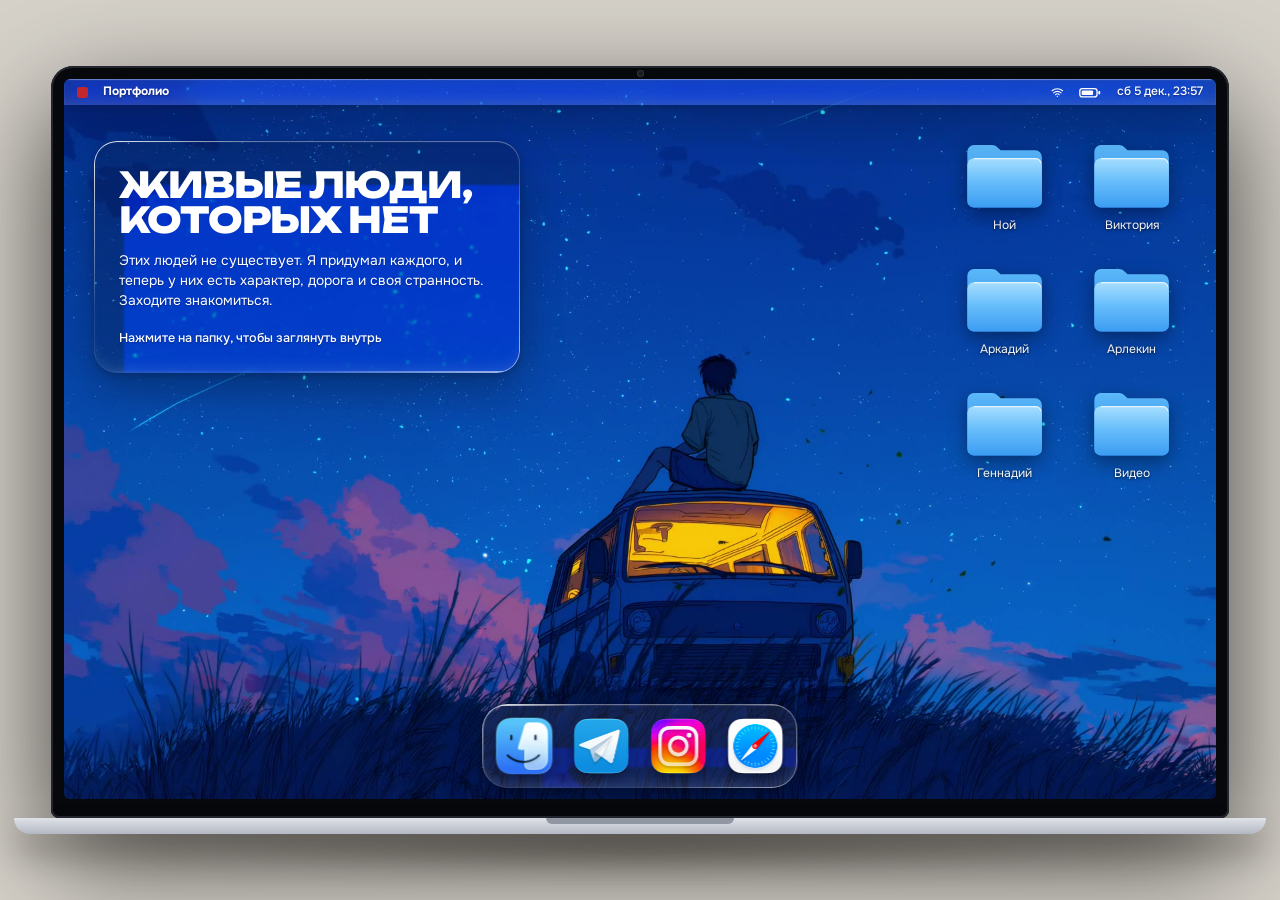
==== commit cae5ff23: "mac: убраны ссылки на обычную версию Co-Authored-By: Claude Sonnet 5.5 <noreply@anthropic.com>" ====
--- a/mac/index.html
+++ b/mac/index.html
@@ -35,7 +35,6 @@
         <div class="menubar glass" role="menubar">
           <span class="mark" aria-hidden="true"></span>
           <strong class="appname" id="appname">Портфолио</strong>
-          <a class="mi" href="../">Обычная версия</a>
           <span class="sp"></span>
           <svg class="mi-ic" viewBox="0 0 24 24" aria-hidden="true"><path d="M2 9a15 15 0 0 1 20 0M5 13a10 10 0 0 1 14 0M8.5 16.5a5 5 0 0 1 7 0" fill="none" stroke="currentColor" stroke-width="2" stroke-linecap="round"/><circle cx="12" cy="19.6" r="1.3" fill="currentColor"/></svg>
           <svg class="mi-ic bat" viewBox="0 0 28 14" aria-hidden="true"><rect x="1" y="2" width="21" height="10" rx="3" fill="none" stroke="currentColor" stroke-width="1.6"/><rect x="3.2" y="4.2" width="14" height="5.6" rx="1.4" fill="currentColor"/><rect x="23.5" y="5" width="2.4" height="4" rx="1" fill="currentColor"/></svg>
@@ -105,7 +104,7 @@
   </section>
 </div>
 
-<noscript><p style="position:fixed;inset:auto 0 0 0;padding:12px;background:#000;color:#fff;text-align:center">Для этой версии нужен JavaScript. <a href="../" style="text-decoration:underline">Открыть обычную версию сайта</a></p></noscript>
+<noscript><p style="position:fixed;inset:auto 0 0 0;padding:12px;background:#000;color:#fff;text-align:center">Для этой версии нужен JavaScript.</p></noscript>
 <script type="application/json" id="data">{"chars":[{"id":"noah","name":"Ной","color":"#7fa6cc","cast":"noah-09","pos":"50% 28%","imgs":["noah-00","noah-01","noah-02","noah-03","noah-04","noah-05","noah-06","noah-08","noah-09","noah-10","noah-11"]},{"id":"vika","name":"Виктория","color":"#e0457b","cast":"vika-01","pos":"50% 35%","imgs":["vika-01","vika-02","vika-03","vika-04","vika-05","vika-06","vika-07","vika-08"]},{"id":"arkady","name":"Аркадий","color":"#e2ae3c","cast":"arkady-02","pos":"50% 38%","imgs":["arkady-01","arkady-02","arkady-03","arkady-04","arkady-05","arkady-06","arkady-07","arkady-08","arkady-09","arkady-10"]},{"id":"harlequin","name":"Арлекин","color":"#e0602c","cast":"harlequin-08","pos":"50% 40%","imgs":["harlequin-01","harlequin-02","harlequin-03","harlequin-04","harlequin-05","harlequin-06","harlequin-07","harlequin-08"]},{"id":"gennady","name":"Геннадий","color":"#2f8795","cast":"gennady-05","pos":"50% 30%","imgs":["gennady-01","gennady-02","gennady-03","gennady-04","gennady-05","gennady-06","gennady-07"]}],"groups":[{"id":"cars","name":"Автомобили","color":"#6f86e0","clips":[{"id":"audi-rs6","title":"Audi RS6","ar":0.5625},{"id":"porsche-panamera","title":"Porsche Panamera","ar":0.5625},{"id":"ff3","title":"Ford Focus","ar":1.7778}]},{"id":"trends","name":"Тренды","color":"#d6628a","clips":[{"id":"trend-knight","title":"Knight","ar":0.5625},{"id":"trend-popcorn","title":"Popcorn","ar":0.5625},{"id":"trend-cash","title":"Cash","ar":0.5625},{"id":"trend-cat","title":"Cat","ar":1.3333}]},{"id":"mood","name":"Атмосфера","color":"#3f9aa5","clips":[{"id":"iamrebel","title":"IAMREBEL","ar":0.5634},{"id":"iamrebel-2","title":"IAMREBEL 2","ar":0.5625},{"id":"seasons","title":"Времена года","ar":0.5625},{"id":"new-1","title":"Киберпанк 1","ar":0.5625},{"id":"new-2","title":"Киберпанк 2","ar":0.5625}]},{"id":"ads","name":"Для рекламы","color":"#c98d3a","clips":[{"id":"tram","title":"Tram","ar":0.5625},{"id":"skalki","title":"Скалки-мешалки","ar":0.5625},{"id":"clip-untitled","title":"Корпусный десерт","ar":0.5625},{"id":"simple-1","title":"Simple 1","ar":0.5625},{"id":"simple-2","title":"Simple 2","ar":0.5625}]}]}</script>
 <script src="lens.js"></script>
 <script src="mac.js"></script>
